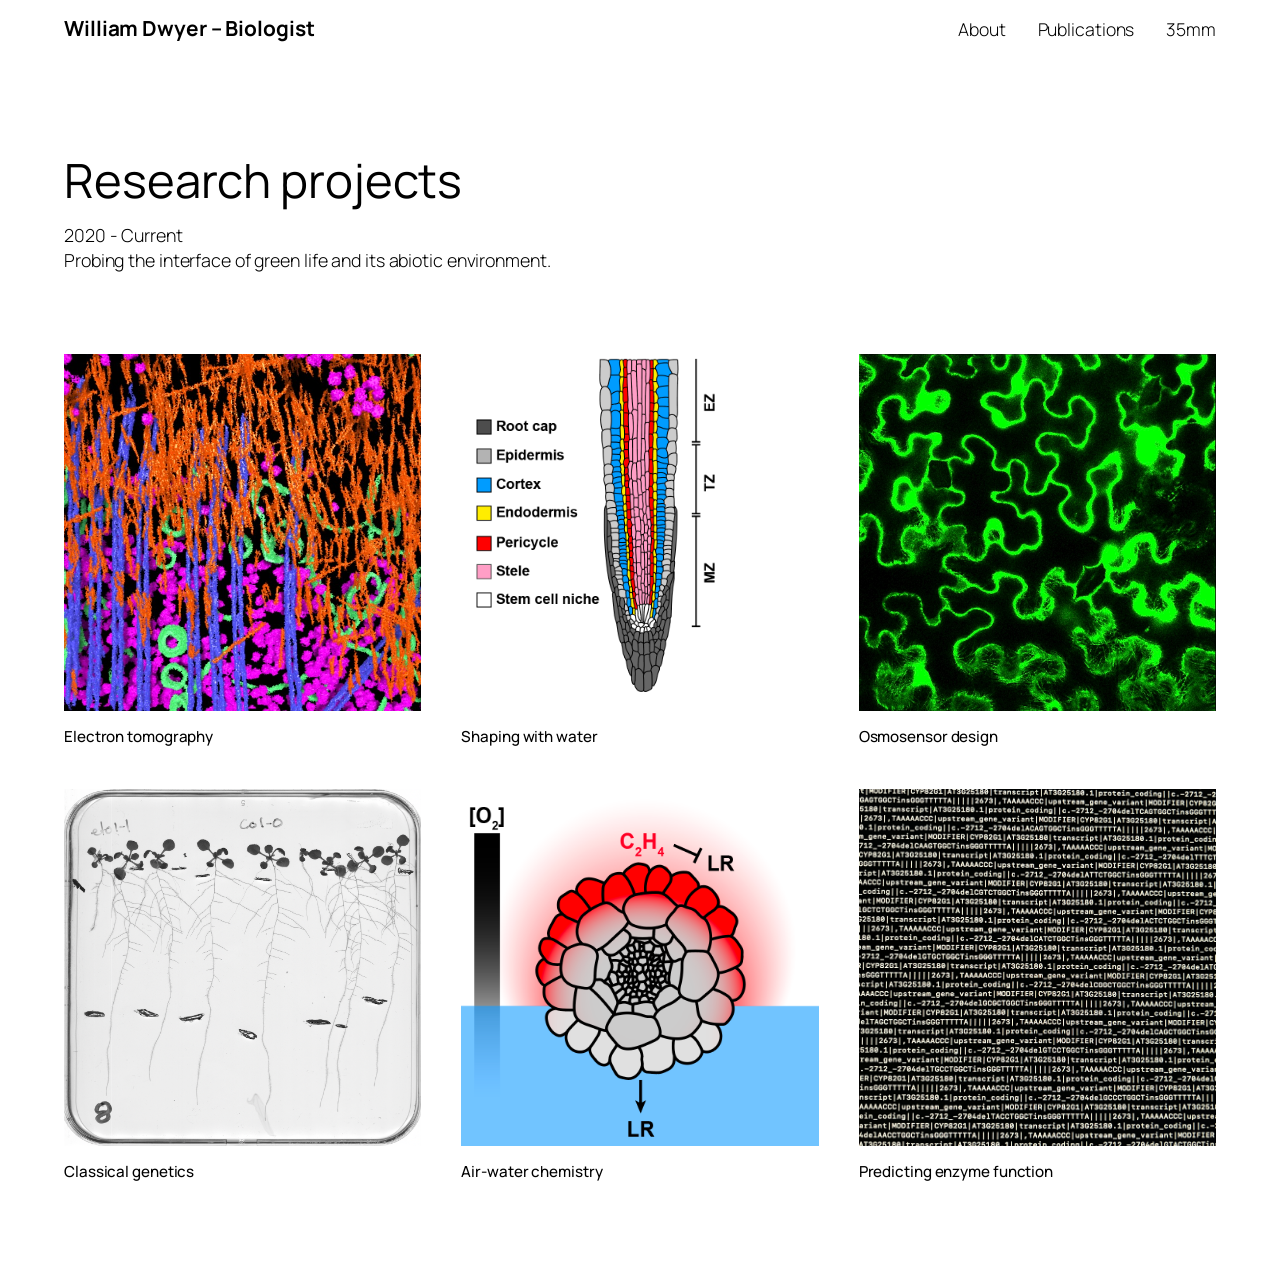
==== index.html @ 48d2aa39 "adding project 06" ====
<!DOCTYPE html>
<html lang="en">
<head>
  <meta charset="UTF-8" />
  <meta name="viewport" content="width=device-width, initial-scale=1.0" />
  <title>William Dwyer – Biologist</title>
  <link rel="preconnect" href="https://fonts.googleapis.com" />
  <link rel="preconnect" href="https://fonts.gstatic.com" crossorigin />
  <link href="https://fonts.googleapis.com/css2?family=Manrope:wght@200..800&family=Fira+Code:wght@300..700&display=swap" rel="stylesheet" />

  <style>
    /* ─── Variables ─────────────────────────────────────────── */
    :root {
      --bg:        #ffffff;
      --ink:       #000000;
      --mid:       #000000;
      --accent:    #000000;
      --border:    #e0e0e0;
      --card-bg:   #f5f5f5;
      --hover-bg:  #ebebeb;
      --font-serif: 'Manrope', sans-serif;
      --font-mono:  'Fira Code', monospace;
    }

    /* ─── Reset ─────────────────────────────────────────────── */
    *, *::before, *::after { box-sizing: border-box; margin: 0; padding: 0; }

    html { scroll-behavior: smooth; }

    body {
      background: var(--bg);
      color: var(--ink);
      font-family: var(--font-serif);
      font-size: 18px;
      font-weight: 300;
      line-height: 1.4;
      letter-spacing: -0.1px;
      min-height: 100vh;
    }

    a { color: inherit; text-decoration: none; }

    /* ─── Header / Nav ──────────────────────────────────────── */
    header {
      position: sticky;
      top: 0;
      z-index: 100;
      background: var(--bg);
      padding: 0 clamp(1.5rem, 5vw, 4rem);
      display: flex;
      align-items: center;
      justify-content: space-between;
      height: 58px;
    }

    .site-title {
      font-family: var(--font-serif);
      font-size: 1.3rem;
      font-weight: 700;
      letter-spacing: -0.1px;
      color: var(--ink);
      position: relative;
    }

    .site-title span {
      color: var(--ink);
      font-weight: 700;
    }

    .site-title::after {
      content: '';
      position: absolute;
      left: 0; bottom: -2px;
      width: 0; height: 1px;
      background: var(--accent);
      transition: width 0.25s ease;
    }

    .site-title:hover::after { width: 100%; }

    nav {
      display: flex;
      gap: 2rem;
    }

    nav a {
      font-family: var(--font-serif);
      font-size: 1.1rem;
      font-weight: 300;
      letter-spacing: -0.1px;
      text-transform: none;
      color: var(--ink);
      transition: color 0.2s;
      position: relative;
    }

    nav a::after {
      content: '';
      position: absolute;
      left: 0; bottom: -2px;
      width: 0; height: 1px;
      background: var(--accent);
      transition: width 0.25s ease;
    }

    nav a:hover { color: var(--ink); }
    nav a:hover::after { width: 100%; }

    /* ─── Hero ──────────────────────────────────────────────── */
    .hero {
      padding: clamp(3rem, 8vw, 6rem) clamp(1.5rem, 5vw, 4rem) clamp(2rem, 5vw, 3.5rem);
      max-width: 680px;
      animation: fadeUp 0.7s ease both;
    }

    .hero h1 {
      font-size: clamp(2.15rem, 2.15rem + ((1vw - 0.2rem) * 1.333), 3rem);
      font-weight: 400;
      line-height: 1.125;
      letter-spacing: -0.1px;
      margin-bottom: 1rem;
    }

    .hero p {
      font-size: clamp(1rem, 1rem + ((1vw - 0.2rem) * 0.196), 1.125rem);
      color: var(--mid);
      font-weight: 300;
      max-width: 520px;
      line-height: 1.4;
    }

    /* ─── Grid ──────────────────────────────────────────────── */
    .grid-section {
      padding: 0 clamp(1.5rem, 5vw, 4rem) clamp(4rem, 8vw, 6rem);
    }

    .grid {
      display: grid;
      grid-template-columns: repeat(auto-fill, minmax(260px, 1fr));
      gap: 2.5rem;
    }

    .card {
      background: transparent;
      display: flex;
      flex-direction: column;
      animation: fadeUp 0.6s ease both;
    }

    /* stagger card animations */
    .card:nth-child(1)  { animation-delay: 0.05s; }
    .card:nth-child(2)  { animation-delay: 0.10s; }
    .card:nth-child(3)  { animation-delay: 0.15s; }
    .card:nth-child(4)  { animation-delay: 0.20s; }
    .card:nth-child(5)  { animation-delay: 0.25s; }
    .card:nth-child(6)  { animation-delay: 0.30s; }
    .card:nth-child(7)  { animation-delay: 0.35s; }
    .card:nth-child(8)  { animation-delay: 0.40s; }
    .card:nth-child(9)  { animation-delay: 0.45s; }

    .card-img {
      width: 100%;
      aspect-ratio: 1 / 1;
      background: var(--border);
      position: relative;
      overflow: hidden;
    }

    /* placeholder pattern */
    .card-img::before {
      content: '';
      position: absolute;
      inset: 0;
      background:
        repeating-linear-gradient(
          45deg,
          transparent,
          transparent 12px,
          rgba(0,0,0,0.04) 12px,
          rgba(0,0,0,0.04) 13px
        );
    }

    .card-img::after {
      content: attr(data-index);
      position: absolute;
      inset: 0;
      font-family: var(--font-mono);
      font-size: 0.65rem;
      font-weight: 300;
      letter-spacing: 0.1em;
      color: var(--mid);
      display: grid;
      place-items: center;
    }

    /* hide placeholder when real image is present */
    .card-img:has(img)::before,
    .card-img:has(img)::after { display: none; }

    /* real images when added */
    .card-img img {
      width: 100%;
      height: 100%;
      object-fit: cover;
      display: block;
      transition: transform 0.5s ease;
    }

    .card:hover .card-img img { transform: scale(1.04); }

    .card-body {
      padding: 0.75rem 0 0;
    }

    .card-tag {
      font-family: var(--font-mono);
      font-size: 0.6rem;
      font-weight: 300;
      letter-spacing: 0.1em;
      text-transform: uppercase;
      color: var(--mid);
      margin-bottom: 0.25rem;
    }

    .card-title {
      font-size: 0.95rem;
      font-weight: 500;
      display: inline-block;
      position: relative;
    }

    .card-title::after {
      content: '';
      position: absolute;
      left: 0; bottom: -1px;
      width: 0; height: 1px;
      background: var(--ink);
      transition: width 0.25s ease;
    }

    .card:hover .card-title::after { width: 100%; }

    /* ─── Footer ─────────────────────────────────────────────── */
    footer {
      border-top: 1px solid var(--border);
      padding: 1.4rem clamp(1.5rem, 5vw, 4rem);
      display: flex;
      align-items: center;
      justify-content: space-between;
      flex-wrap: wrap;
      gap: 0.75rem;
    }

    footer p {
      font-family: var(--font-mono);
      font-size: 0.65rem;
      font-weight: 300;
      letter-spacing: 0.06em;
      color: var(--mid);
      text-transform: uppercase;
    }

    .footer-links {
      display: flex;
      gap: 1.5rem;
    }

    .footer-links a {
      font-family: var(--font-mono);
      font-size: 0.65rem;
      font-weight: 300;
      letter-spacing: 0.08em;
      text-transform: uppercase;
      color: var(--mid);
      transition: color 0.2s;
    }

    .footer-links a:hover { color: var(--ink); }

    /* ─── Animation ──────────────────────────────────────────── */
    @keyframes fadeUp {
      from { opacity: 0; transform: translateY(14px); }
      to   { opacity: 1; transform: translateY(0); }
    }

    /* ─── Burger button ──────────────────────────────────────── */
    .burger {
      display: none;
      flex-direction: column;
      gap: 5px;
      background: none;
      border: none;
      cursor: pointer;
      padding: 4px;
    }

    .burger span {
      display: block;
      width: 22px;
      height: 1px;
      background: var(--ink);
      transition: transform 0.25s ease, opacity 0.25s ease;
    }

    .burger.open span:nth-child(1) { transform: translateY(6px) rotate(45deg); }
    .burger.open span:nth-child(2) { opacity: 0; }
    .burger.open span:nth-child(3) { transform: translateY(-6px) rotate(-45deg); }

    /* ─── Responsive ─────────────────────────────────────────── */
    @media (max-width: 640px) {
      .grid { grid-template-columns: 1fr 1fr; }

      .burger { display: flex; }

      nav {
        display: none;
        position: absolute;
        top: 58px;
        left: 0;
        right: 0;
        flex-direction: column;
        gap: 1.25rem;
        background: var(--bg);
        padding: 1.25rem clamp(1.5rem, 5vw, 4rem) 1.5rem;
        border-bottom: 1px solid var(--border);
      }

      nav.open { display: flex; }
    }
  </style>
</head>
<body>

  <!-- ── Header ─────────────────────────────────────────────── -->
  <header>
    <a class="site-title" href="/">William Dwyer <span>– Biologist</span></a>
    <button class="burger" aria-label="Toggle navigation">
      <span></span><span></span><span></span>
    </button>
    <nav>
      <a href="/about/">About</a>
      <a href="/publications/">Publications</a>
      <a href="#">35mm</a>
    </nav>
  </header>

  <!-- ── Hero ───────────────────────────────────────────────── -->
  <section class="hero">
    <h1>Research projects</h1>
    <p>
      2020 - Current <br>
      Probing the interface of green life and its abiotic environment. <br> <br>
    </p>
  </section>

  <!-- ── Project Grid ───────────────────────────────────────── -->
  <main class="grid-section">
    <div class="grid">

      <a class="card" href="#">
        <div class="card-img" data-index="01">
          <img src="images/project01.jpg" alt="Electron tomography" />
        </div>
        <div class="card-body">
          <div class="card-title">Electron tomography</div>
        </div>
      </a>

      <a class="card" href="#">
        <div class="card-img" data-index="02">
          <img src="images/project02.jpg" alt="Shaping with water" />
        </div>
        <div class="card-body">
          <div class="card-title">Shaping with water</div>
        </div>
      </a>

      <a class="card" href="#">
        <div class="card-img" data-index="03">
          <img src="images/project03.jpg" alt="Osmosensor design" />
        </div>
        <div class="card-body">
          <div class="card-title">Osmosensor design</div>
        </div>
      </a>

      <a class="card" href="#">
        <div class="card-img" data-index="04">
          <img src="images/project04.jpg" alt="Classical genetics" />
        </div>
        <div class="card-body">
          <div class="card-title">Classical genetics</div>
        </div>
      </a>

      <a class="card" href="#">
        <div class="card-img" data-index="05">
          <img src="images/project05.jpg" alt="Air-water chemistry" />
        </div>
        <div class="card-body">
          <div class="card-title">Air-water chemistry</div>
        </div>
      </a>

      <a class="card" href="#">
        <div class="card-img" data-index="06">
          <img src="images/project06.jpg" alt="Predicting enzyme function" />
        </div>
        <div class="card-body">
          <div class="card-title">Predicting enzyme function</div>
        </div>
      </a>

    </div>
  </main>


  <script>
    const burger = document.querySelector('.burger');
    const nav = document.querySelector('nav');
    burger.addEventListener('click', () => {
      burger.classList.toggle('open');
      nav.classList.toggle('open');
    });
    nav.querySelectorAll('a').forEach(link => {
      link.addEventListener('click', () => {
        burger.classList.remove('open');
        nav.classList.remove('open');
      });
    });
  </script>
</body>
</html>
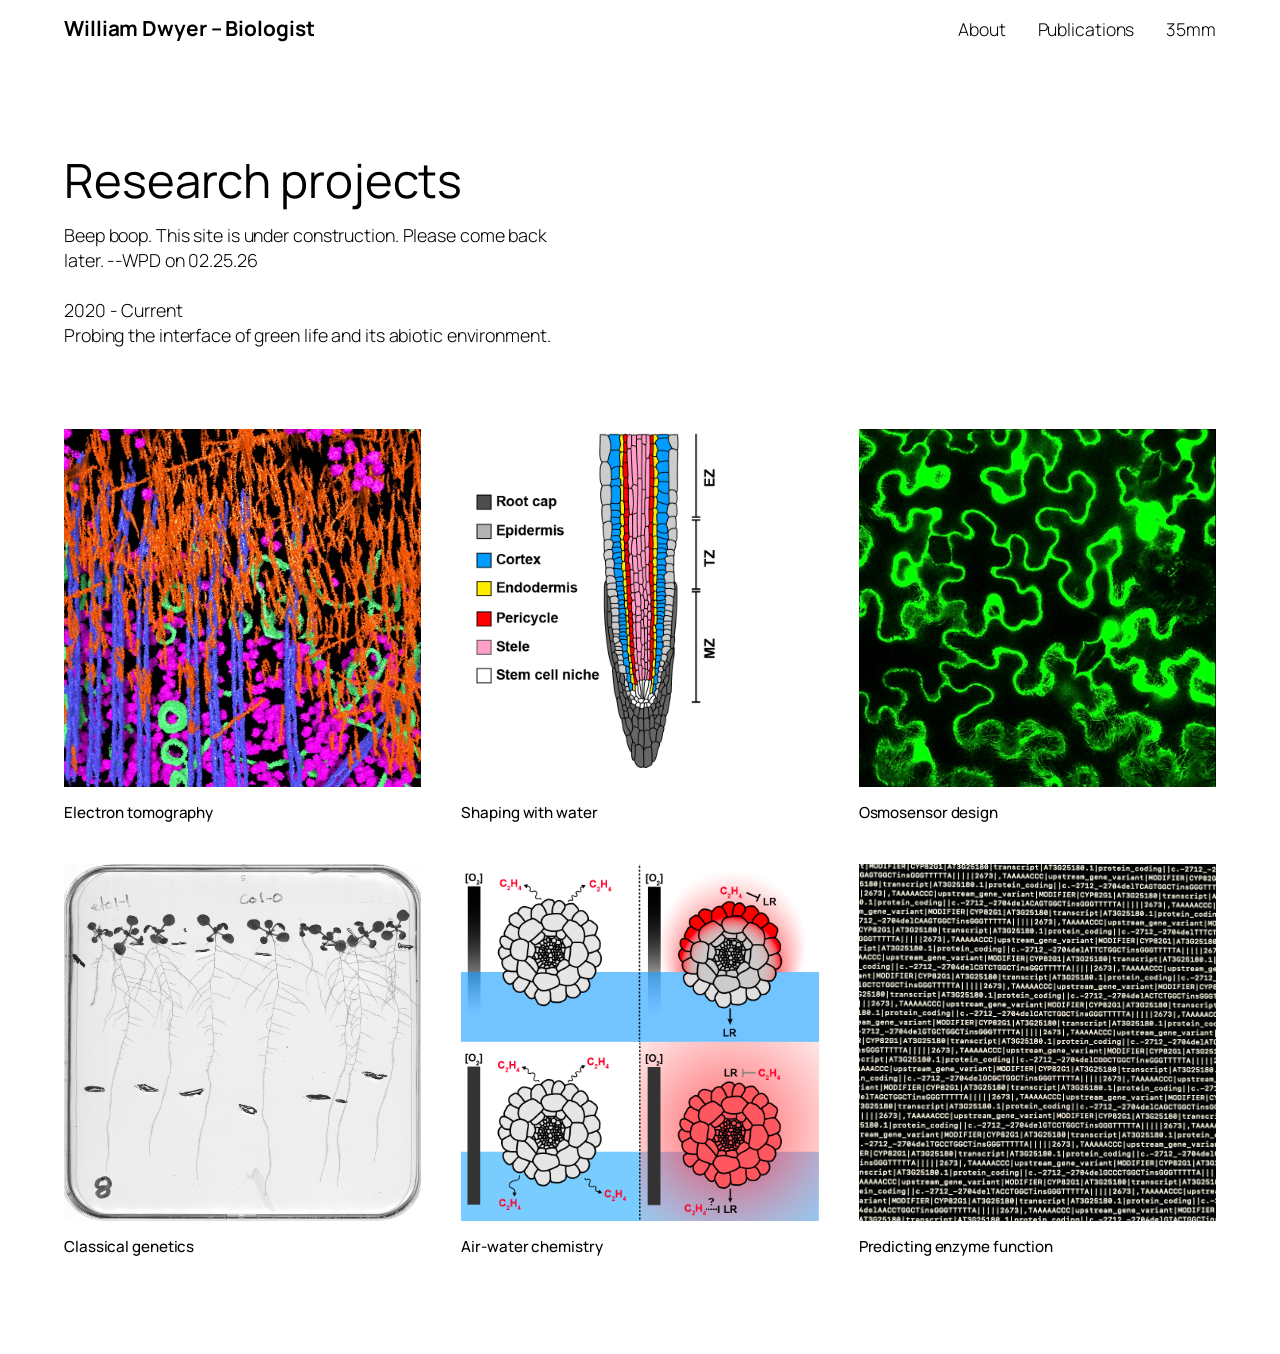
==== commit 0d6c11b0: "Update hero section with construction notice" ====
--- a/index.html
+++ b/index.html
@@ -349,6 +349,7 @@
   <section class="hero">
     <h1>Research projects</h1>
     <p>
+      Beep boop. This site is under construction. Please come back later. --WPD on 02.25.26 <br> <br>
       2020 - Current <br>
       Probing the interface of green life and its abiotic environment. <br> <br>
     </p>
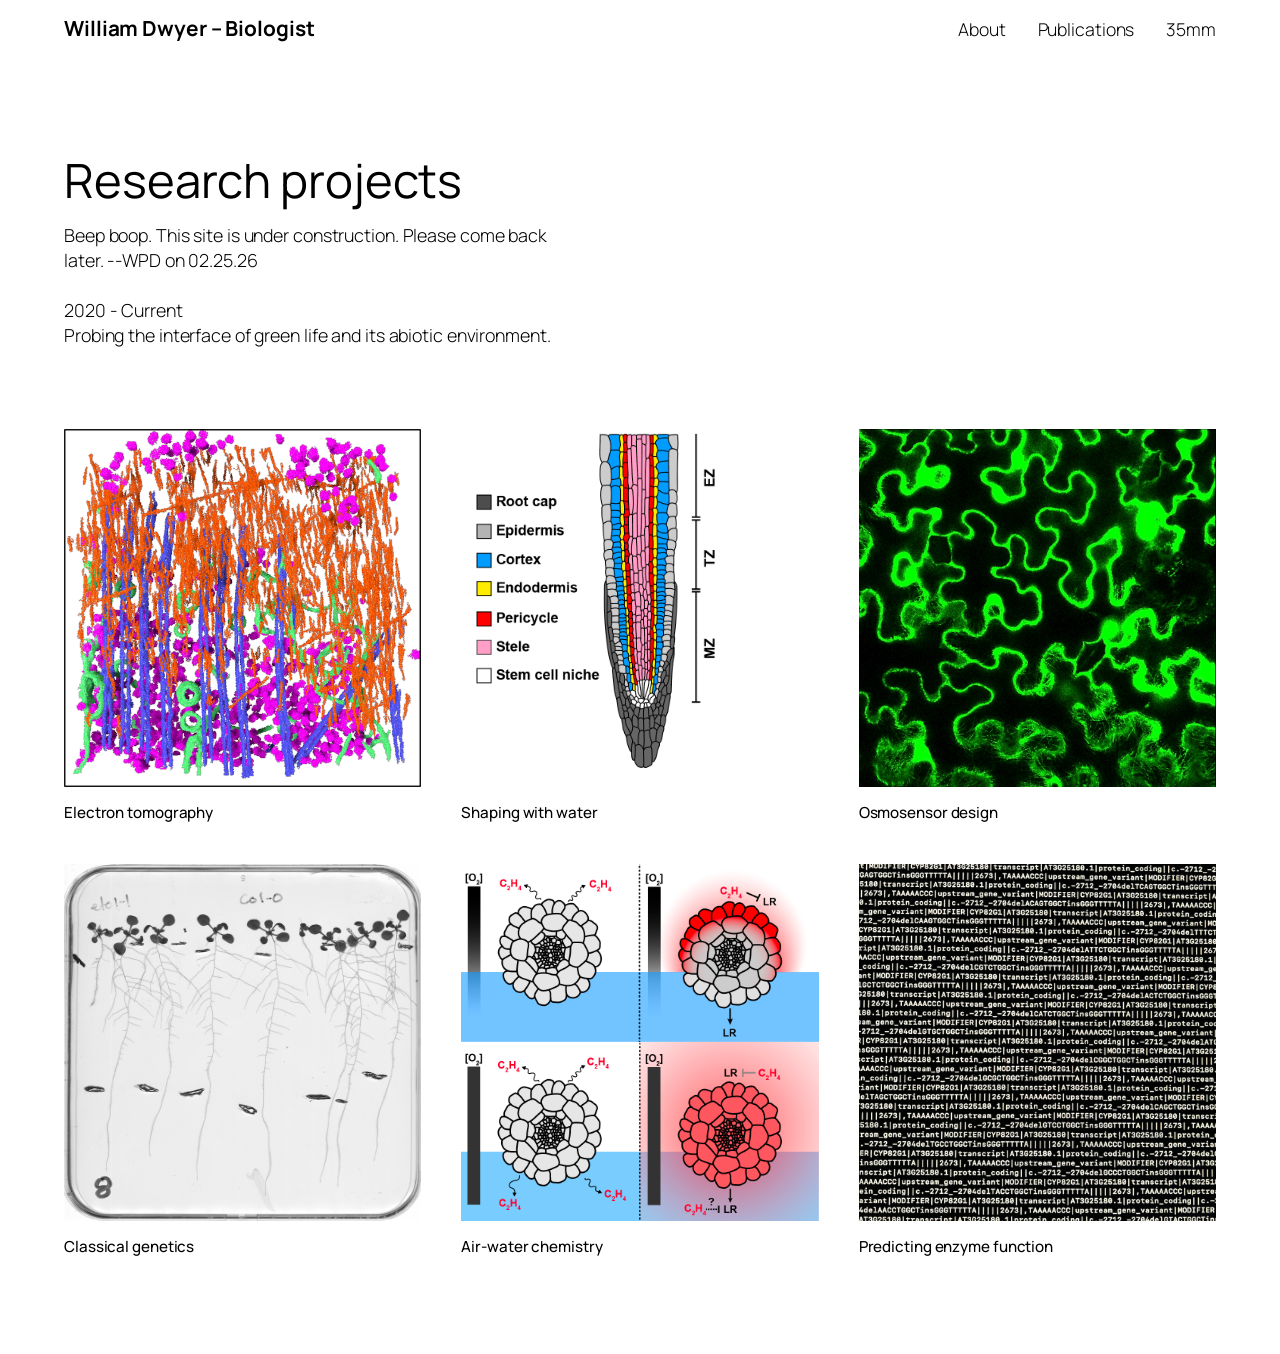
==== commit 128cbdc1: "re-ordering project pages" ====
--- a/index.html
+++ b/index.html
@@ -359,25 +359,25 @@
   <main class="grid-section">
     <div class="grid">
 
-      <a class="card" href="#">
+      <a class="card" href="/electron-tomography/">
         <div class="card-img" data-index="01">
-          <img src="images/project01.jpg" alt="Electron tomography" />
+          <img src="images/project05.jpg" alt="Electron tomography" />
         </div>
         <div class="card-body">
           <div class="card-title">Electron tomography</div>
         </div>
       </a>
 
-      <a class="card" href="#">
+      <a class="card" href="/shaping-with-water/">
         <div class="card-img" data-index="02">
-          <img src="images/project02.jpg" alt="Shaping with water" />
+          <img src="images/project06.jpg" alt="Shaping with water" />
         </div>
         <div class="card-body">
           <div class="card-title">Shaping with water</div>
         </div>
       </a>
 
-      <a class="card" href="#">
+      <a class="card" href="/osmosensor-design/">
         <div class="card-img" data-index="03">
           <img src="images/project03.jpg" alt="Osmosensor design" />
         </div>
@@ -386,7 +386,7 @@
         </div>
       </a>
 
-      <a class="card" href="#">
+      <a class="card" href="/classical-genetics/">
         <div class="card-img" data-index="04">
           <img src="images/project04.jpg" alt="Classical genetics" />
         </div>
@@ -395,18 +395,18 @@
         </div>
       </a>
 
-      <a class="card" href="#">
+      <a class="card" href="/air-water-chemistry/">
         <div class="card-img" data-index="05">
-          <img src="images/project05.jpg" alt="Air-water chemistry" />
+          <img src="images/project01.jpg" alt="Air-water chemistry" />
         </div>
         <div class="card-body">
           <div class="card-title">Air-water chemistry</div>
         </div>
       </a>
 
-      <a class="card" href="#">
+      <a class="card" href="/predicting-enzyme-function/">
         <div class="card-img" data-index="06">
-          <img src="images/project06.jpg" alt="Predicting enzyme function" />
+          <img src="images/project02.jpg" alt="Predicting enzyme function" />
         </div>
         <div class="card-body">
           <div class="card-title">Predicting enzyme function</div>
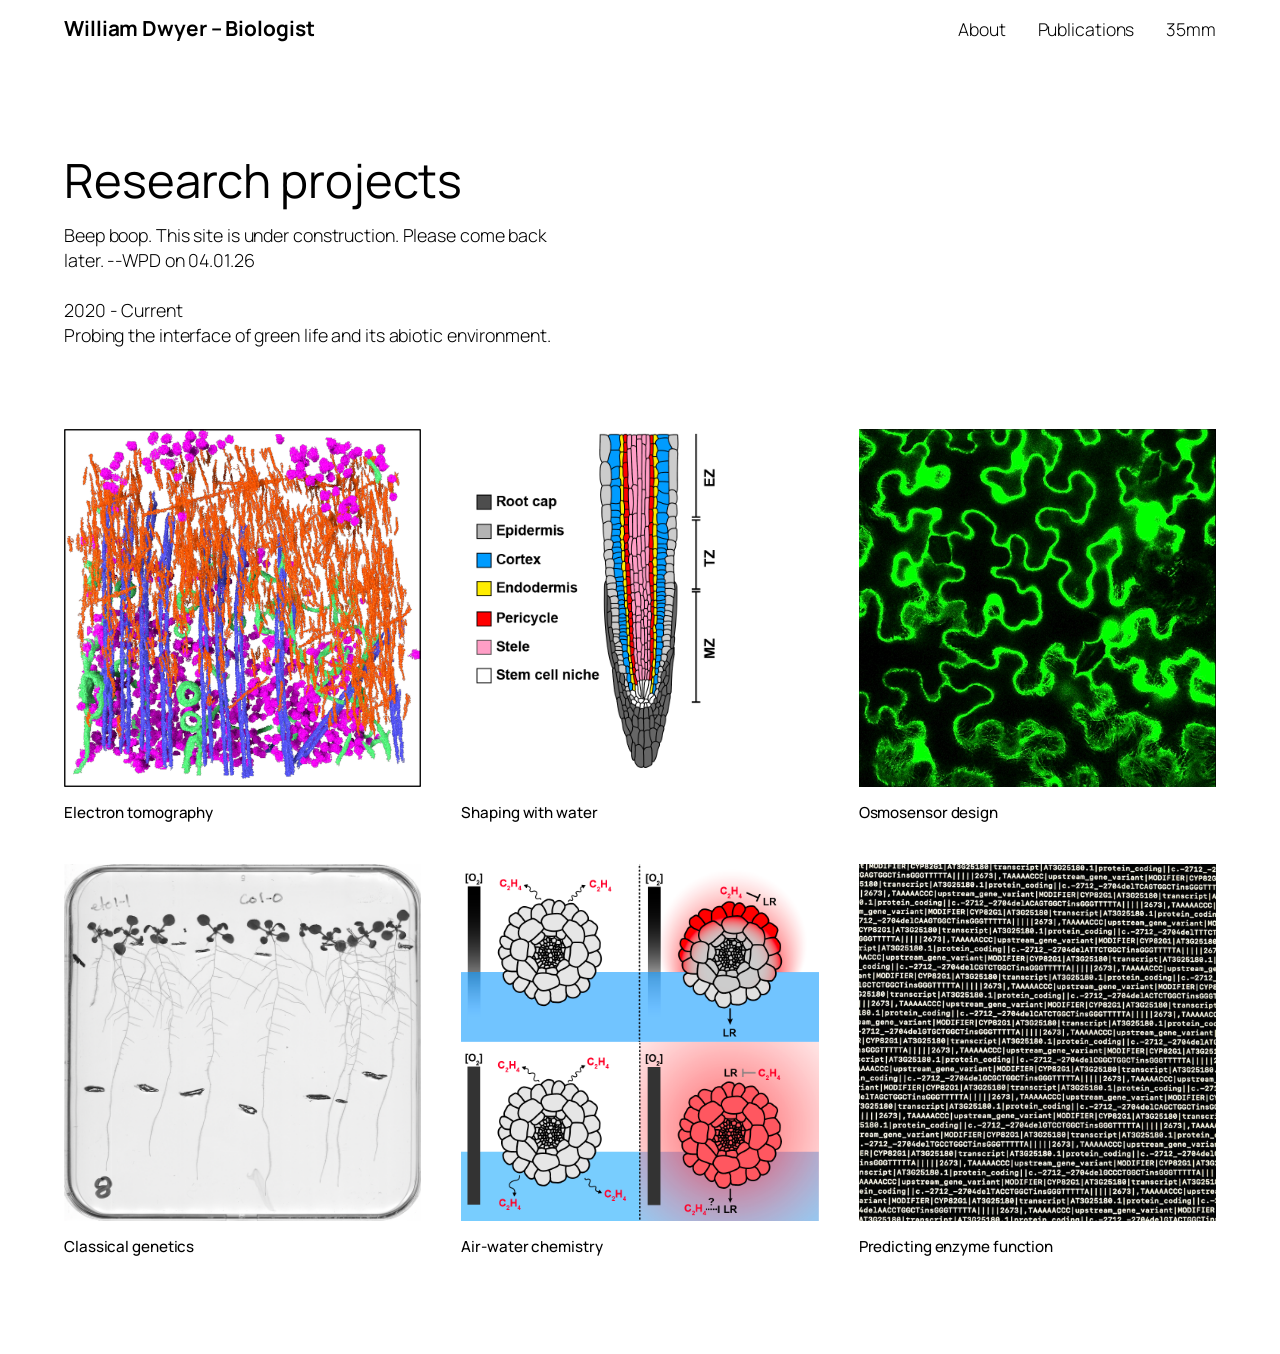
==== commit 4001b2b1: "Update construction message date in index.html" ====
--- a/index.html
+++ b/index.html
@@ -1,6 +1,14 @@
 <!DOCTYPE html>
 <html lang="en">
 <head>
+  <!-- Google tag (gtag.js) -->
+  <script async src="https://www.googletagmanager.com/gtag/js?id=G-FZQ90F5T72"></script>
+  <script>
+    window.dataLayer = window.dataLayer || [];
+    function gtag(){dataLayer.push(arguments);}
+    gtag('js', new Date());
+    gtag('config', 'G-FZQ90F5T72');
+  </script>
   <meta charset="UTF-8" />
   <meta name="viewport" content="width=device-width, initial-scale=1.0" />
   <title>William Dwyer – Biologist</title>
@@ -349,7 +357,7 @@
   <section class="hero">
     <h1>Research projects</h1>
     <p>
-      Beep boop. This site is under construction. Please come back later. --WPD on 02.25.26 <br> <br>
+      Beep boop. This site is under construction. Please come back later. --WPD on 04.01.26 <br> <br>
       2020 - Current <br>
       Probing the interface of green life and its abiotic environment. <br> <br>
     </p>
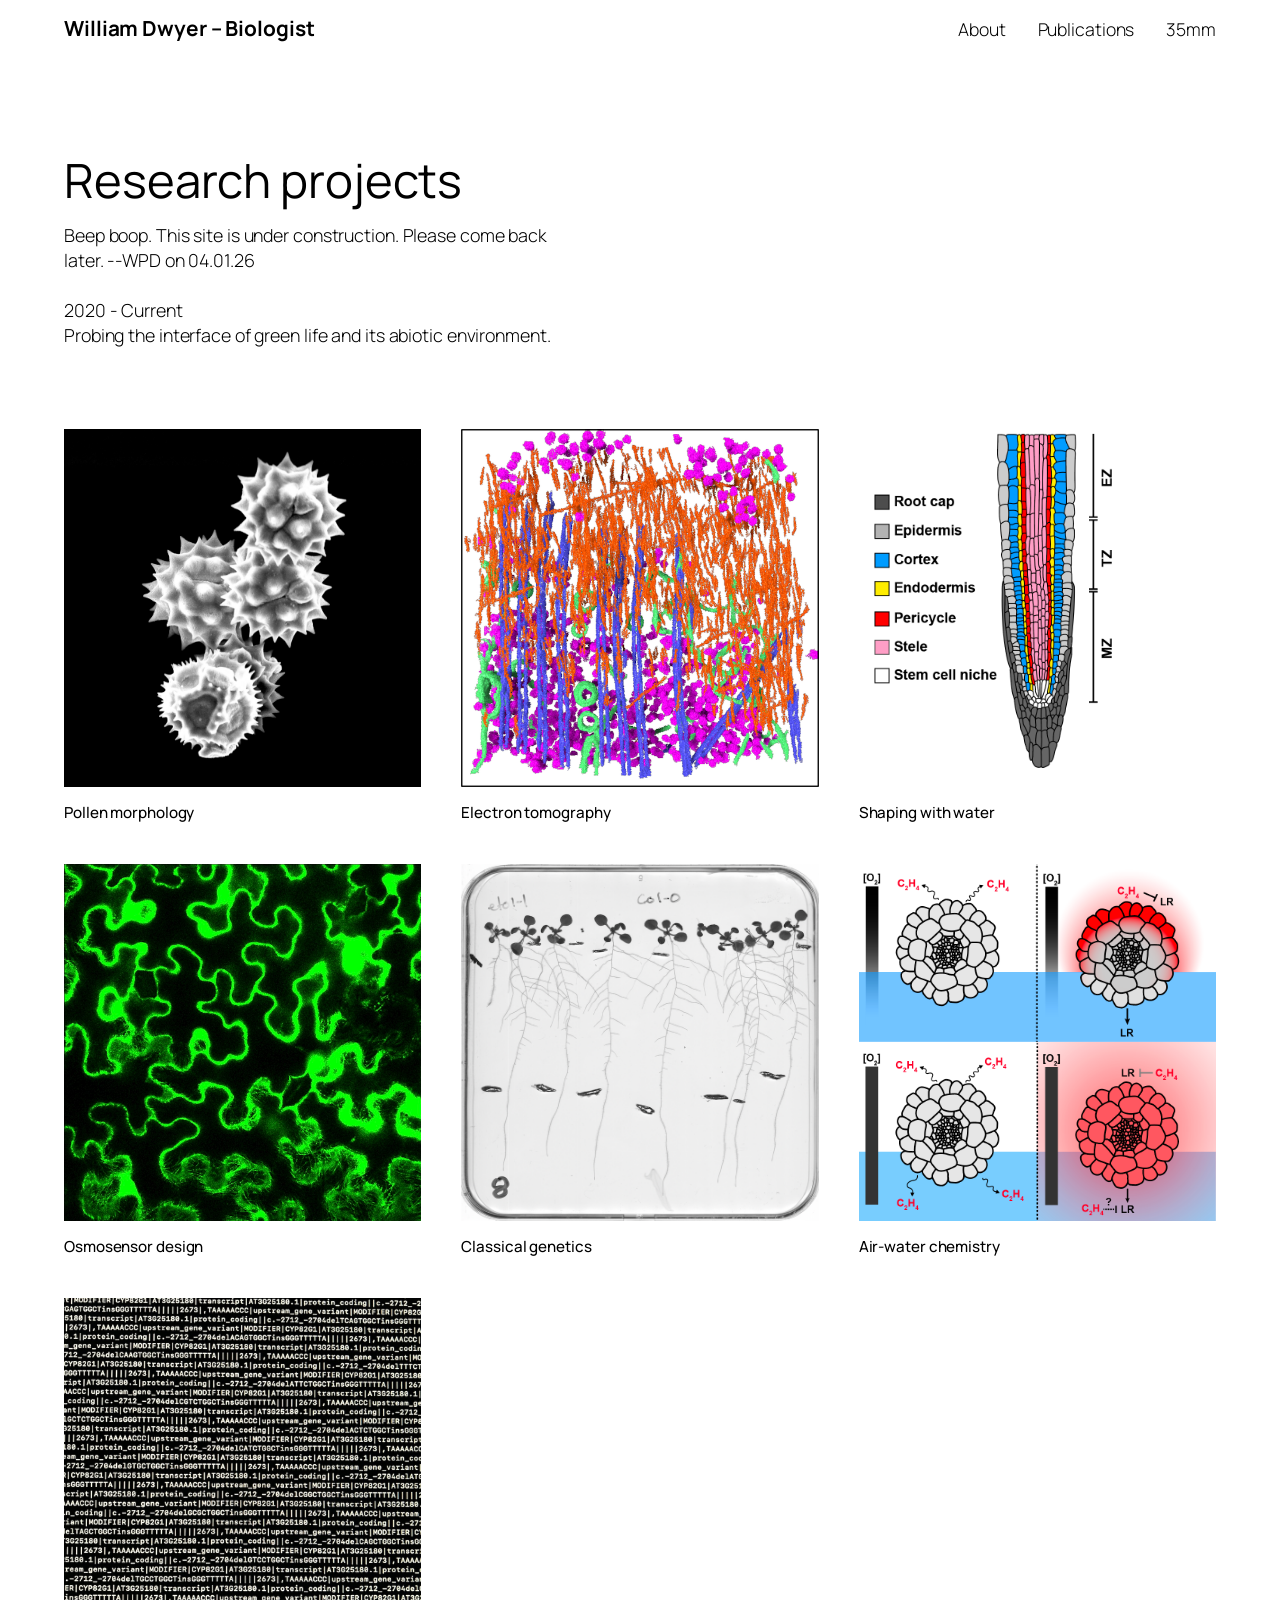
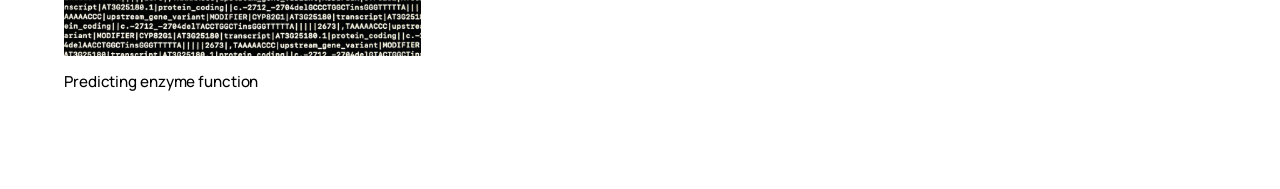
==== commit 5652d93c: "create project07" ====
--- a/index.html
+++ b/index.html
@@ -367,6 +367,15 @@
   <main class="grid-section">
     <div class="grid">
 
+      <a class="card" href="/pollen-morphology/">
+        <div class="card-img" data-index="00">
+          <img src="images/project07.jpg" alt="Pollen morphology" />
+        </div>
+        <div class="card-body">
+          <div class="card-title">Pollen morphology</div>
+        </div>
+      </a>
+
       <a class="card" href="/electron-tomography/">
         <div class="card-img" data-index="01">
           <img src="images/project05.jpg" alt="Electron tomography" />
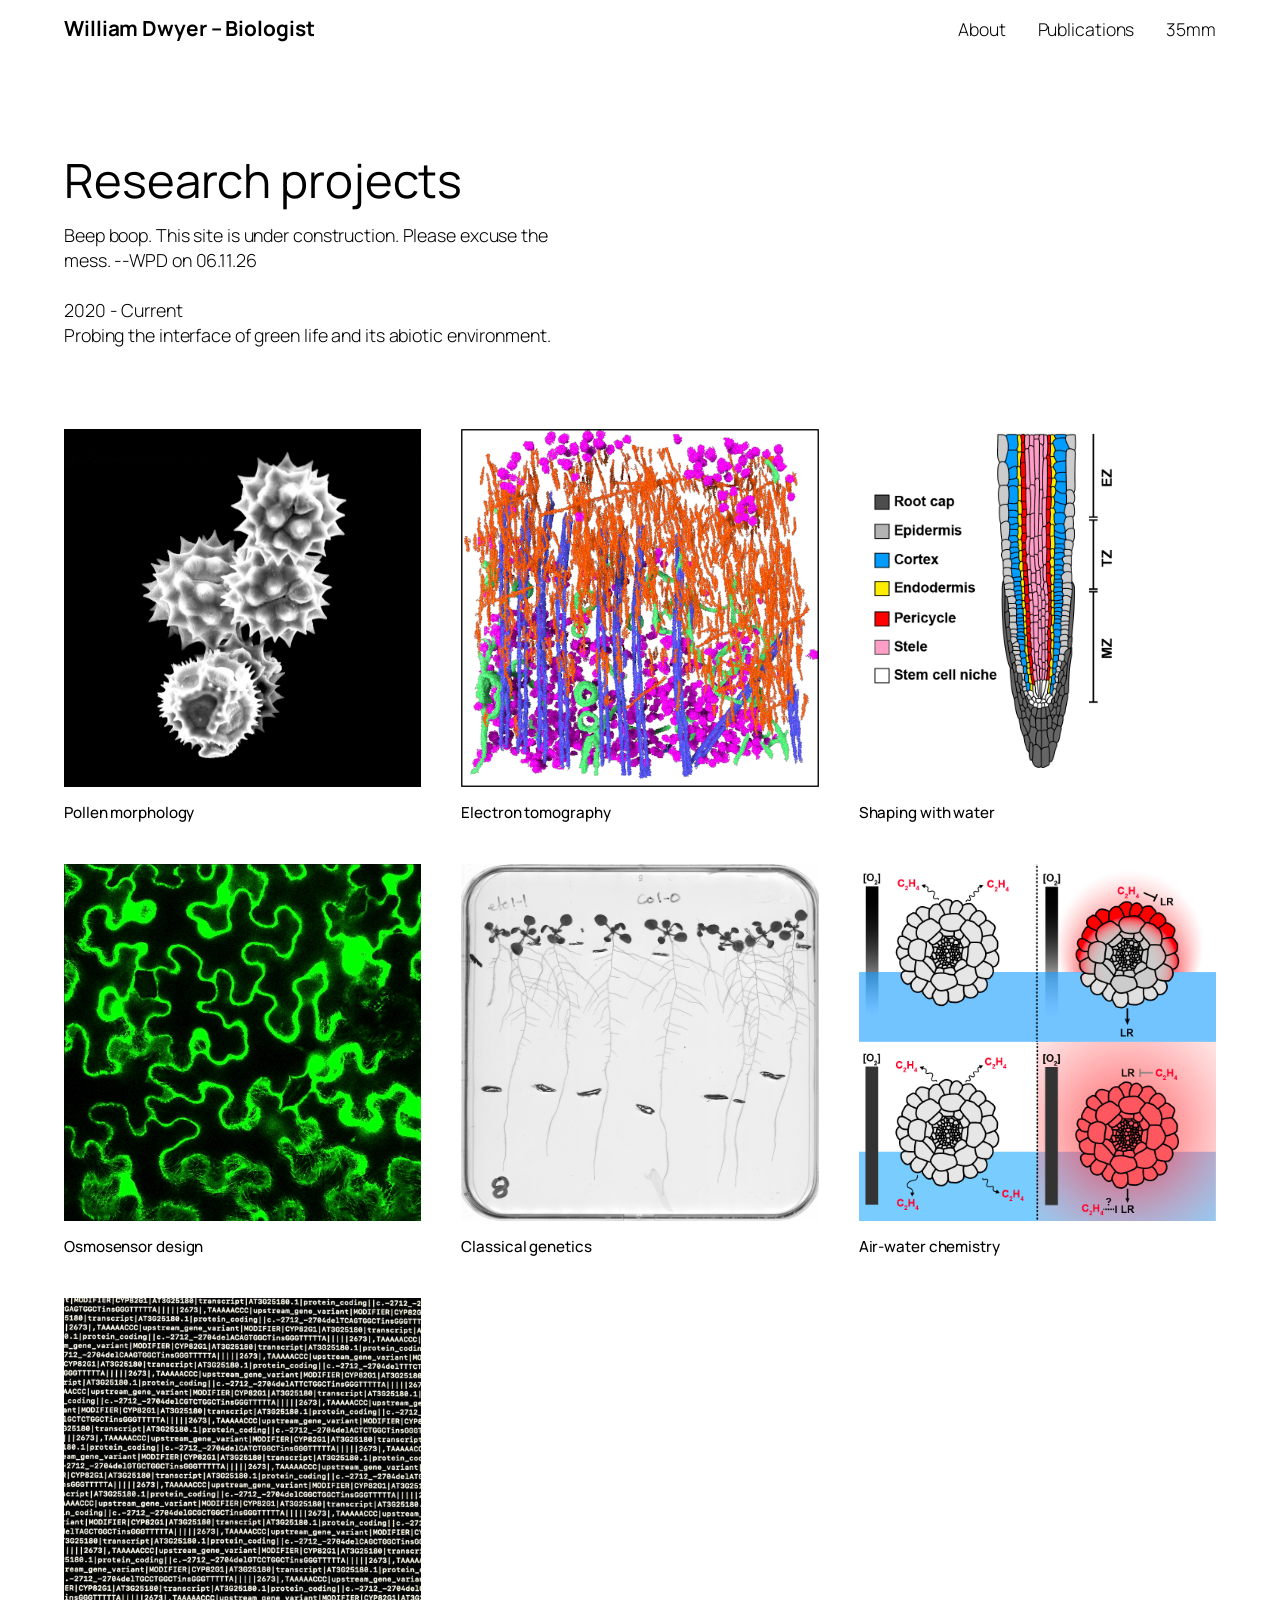
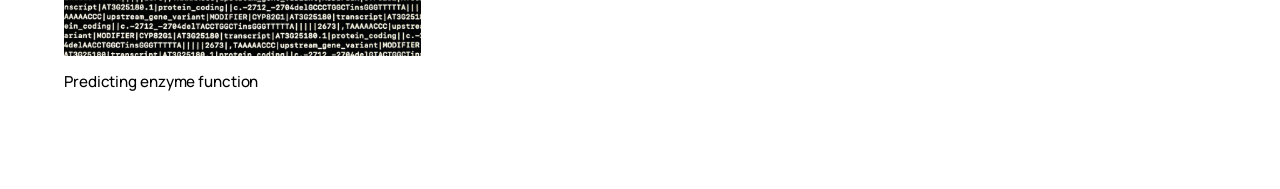
==== commit adcd7d7a: "Update construction message in hero section" ====
--- a/index.html
+++ b/index.html
@@ -357,7 +357,7 @@
   <section class="hero">
     <h1>Research projects</h1>
     <p>
-      Beep boop. This site is under construction. Please come back later. --WPD on 04.01.26 <br> <br>
+      Beep boop. This site is under construction. Please excuse the mess. --WPD on 06.11.26 <br> <br>
       2020 - Current <br>
       Probing the interface of green life and its abiotic environment. <br> <br>
     </p>
